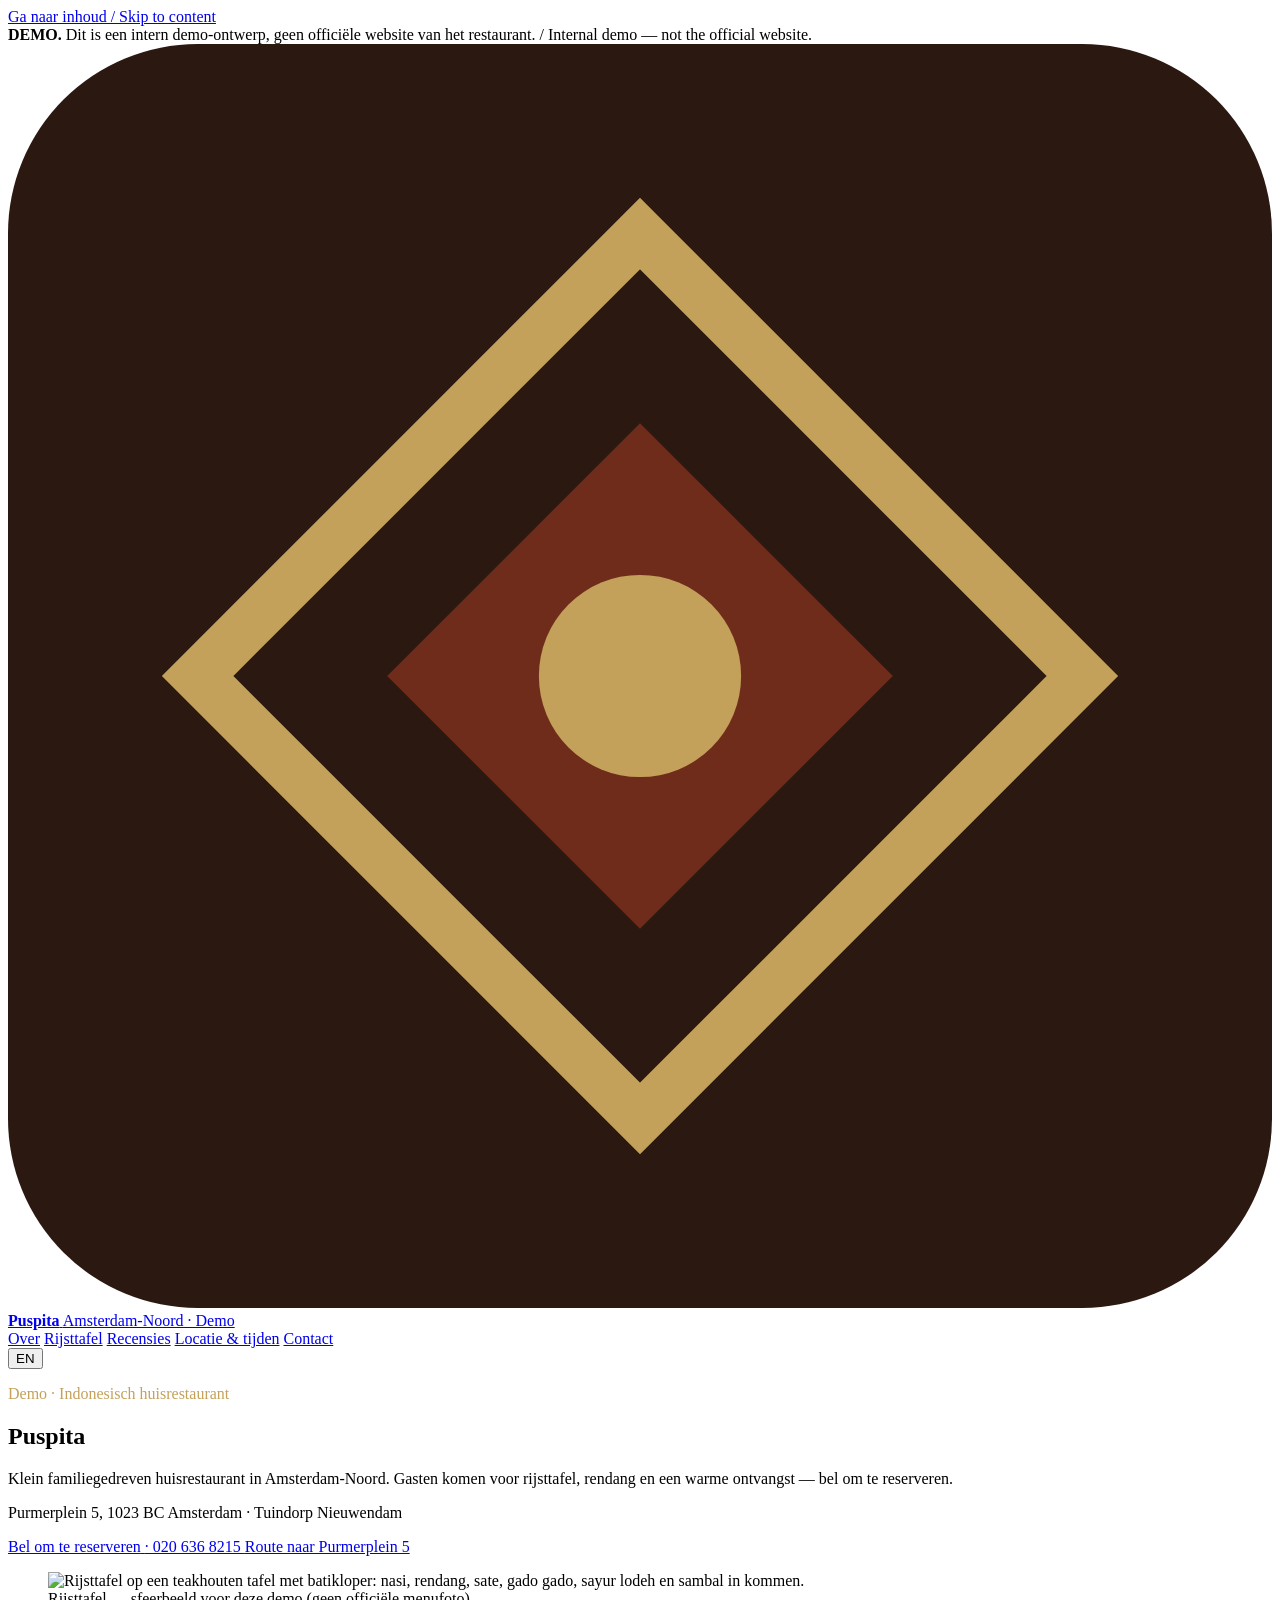
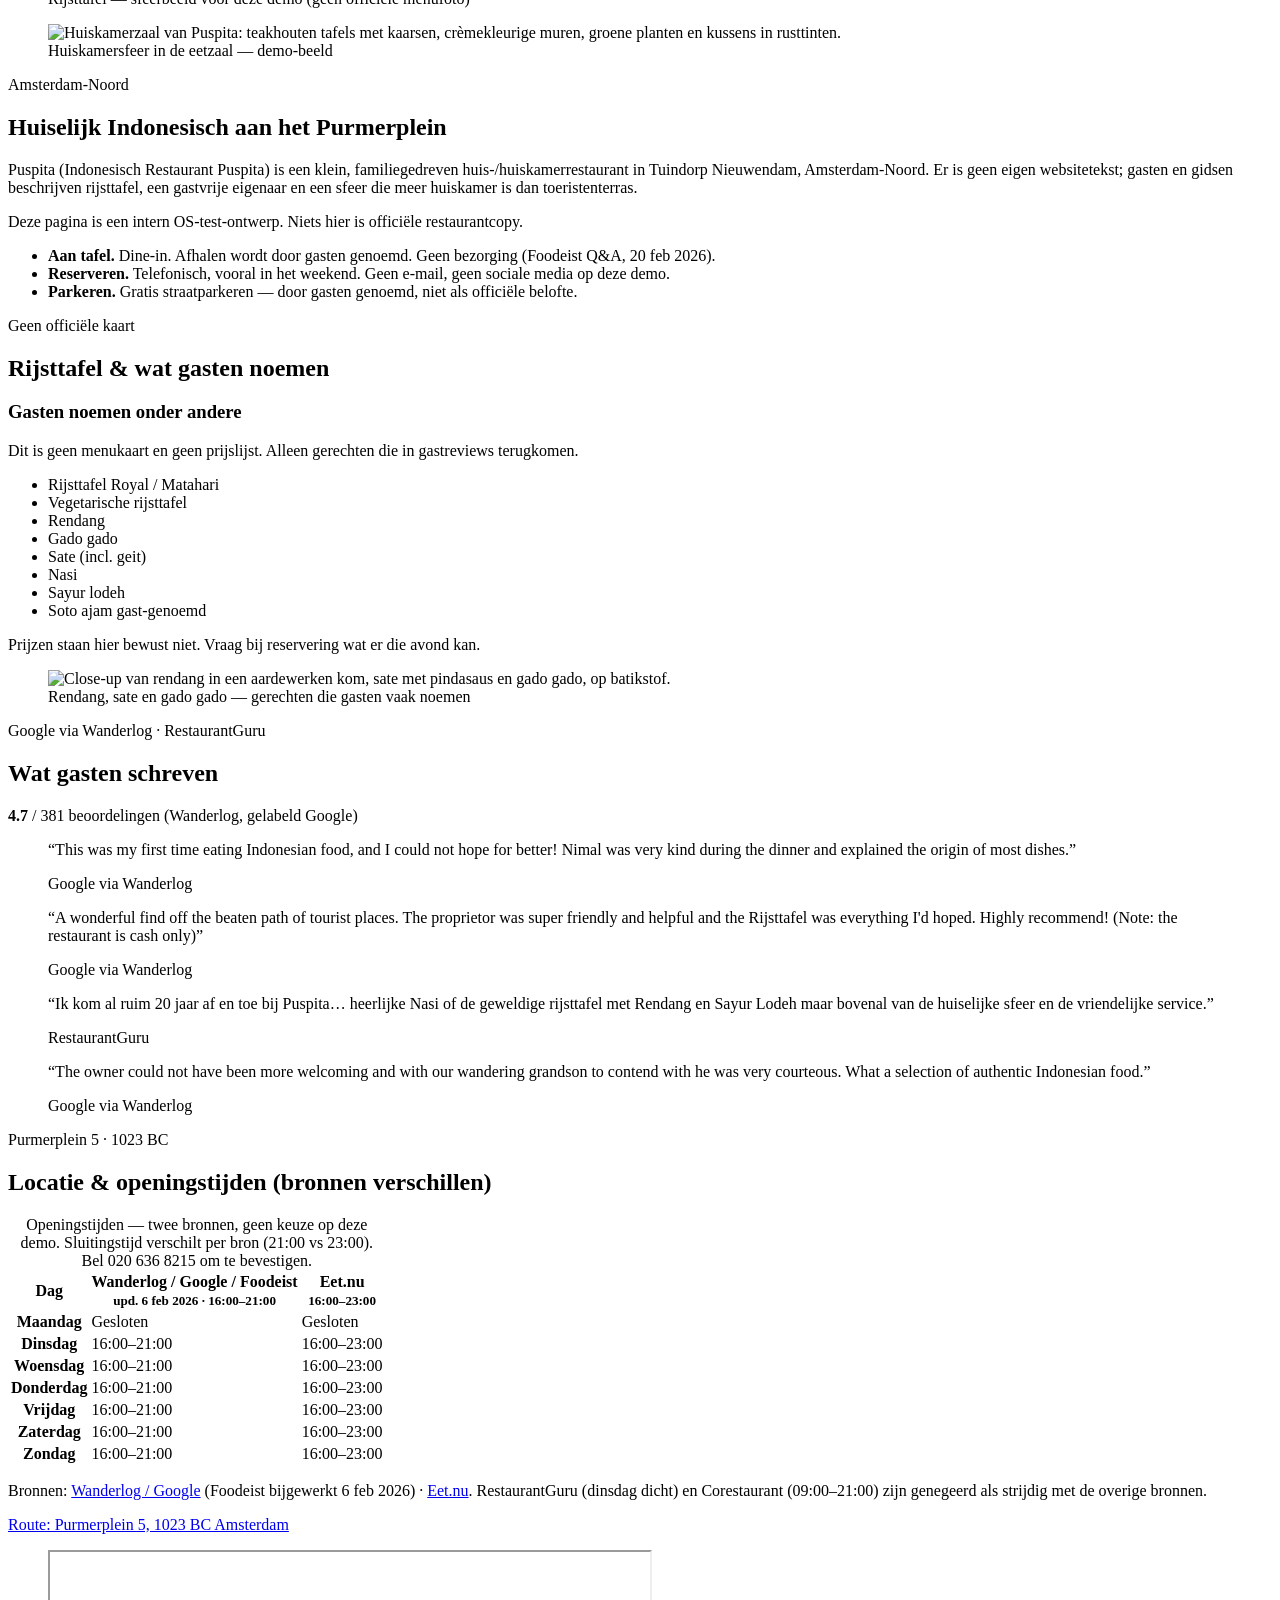
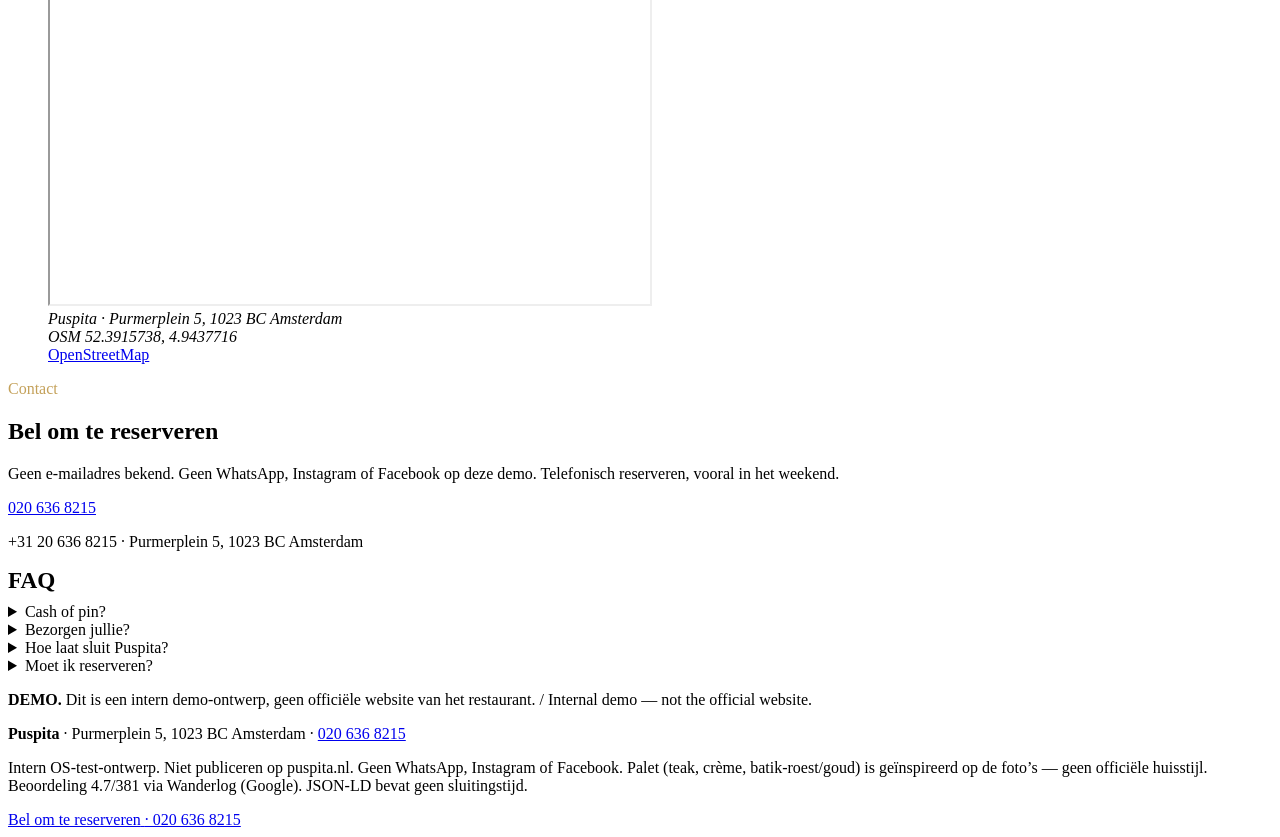
==== puspita/index.html @ aca70477 "Add Puspita demo index.html" ====
<!DOCTYPE html>
<html lang="nl">
<head>
  <meta charset="utf-8">
  <meta name="viewport" content="width=device-width, initial-scale=1">
  <meta name="robots" content="noindex, nofollow">
  <title>Puspita Amsterdam-Noord — intern demo-ontwerp | Demo</title>
  <meta name="description" content="Demo (niet officieel): Indonesisch Restaurant Puspita, Purmerplein 5, 1023 BC Amsterdam-Noord. Bel 020 636 8215 om te reserveren.">
  <link rel="preload" as="image" href="assets/hero.jpg">
  <link rel="stylesheet" href="styles.css">
  <script type="application/ld+json">
  {
    "@context": "https://schema.org",
    "@type": "Restaurant",
    "name": "Puspita",
    "address": {
      "@type": "PostalAddress",
      "streetAddress": "Purmerplein 5",
      "addressLocality": "Amsterdam",
      "postalCode": "1023 BC",
      "addressCountry": "NL"
    },
    "telephone": "+31206368215",
    "geo": {
      "@type": "GeoCoordinates",
      "latitude": 52.3915738,
      "longitude": 4.9437716
    },
    "servesCuisine": "Indonesian"
  }
  </script>
</head>
<body>
  <a class="skip-link" href="#main">Ga naar inhoud / Skip to content</a>

  <div class="site-top">
  <div class="demo-banner" role="note">
    <strong>DEMO.</strong>
    Dit is een intern demo-ontwerp, geen officiële website van het restaurant.
    /
    Internal demo — not the official website.
  </div>
  <div class="batik-bar" aria-hidden="true"></div>

  <header class="site-header">
    <div class="header-inner">
      <a class="wordmark" href="#main">
        <svg class="mark" viewBox="0 0 40 40" aria-hidden="true" focusable="false">
          <rect width="40" height="40" rx="6" fill="#2b1810"/>
          <path d="M20 6 L34 20 L20 34 L6 20 Z" fill="none" stroke="#c4a15a" stroke-width="1.6"/>
          <path d="M20 12 L28 20 L20 28 L12 20 Z" fill="#6f2c1a"/>
          <circle cx="20" cy="20" r="3.2" fill="#c4a15a"/>
        </svg>
        <span class="wordmark-text">
          <b>Puspita</b>
          <span>Amsterdam-Noord · Demo</span>
        </span>
      </a>
      <nav aria-label="Hoofdnavigatie">
        <a href="#over"><span data-lang="nl">Over</span><span data-lang="en" hidden>About</span></a>
        <a href="#rijsttafel">Rijsttafel</a>
        <a href="#recensies"><span data-lang="nl">Recensies</span><span data-lang="en" hidden>Reviews</span></a>
        <a href="#locatie"><span data-lang="nl">Locatie &amp; tijden</span><span data-lang="en" hidden>Location &amp; hours</span></a>
        <a href="#contact">Contact</a>
      </nav>
      <button type="button" class="lang-toggle" id="lang-toggle" aria-pressed="false" aria-label="Switch to English">EN</button>
    </div>
  </header>
  </div>

  <main id="main">
    <section class="hero" aria-labelledby="hero-title">
      <div class="hero-copy">
        <p class="kicker" style="color:#c4a15a">Demo · Indonesisch huisrestaurant</p>
        <h1 id="hero-title">Puspita</h1>
        <p class="lede" data-lang="nl">Klein familiegedreven huisrestaurant in Amsterdam-Noord. Gasten komen voor rijsttafel, rendang en een warme ontvangst — bel om te reserveren.</p>
        <p class="lede" data-lang="en" hidden>A small family-run living-room restaurant in Amsterdam-Noord. Guests come for rijsttafel, rendang and a warm welcome — call to reserve.</p>
        <p class="meta-line">Purmerplein 5, 1023 BC Amsterdam · Tuindorp Nieuwendam</p>
        <div class="cta-row">
          <a class="btn btn-primary" href="tel:+31206368215">
            <span data-lang="nl">Bel om te reserveren</span>
            <span data-lang="en" hidden>Call to reserve</span>
            · 020 636 8215
          </a>
          <a class="btn btn-ghost" href="https://www.google.com/maps/dir/?api=1&amp;destination=Purmerplein+5%2C+1023+BC+Amsterdam" rel="noopener noreferrer">
            <span data-lang="nl">Route naar Purmerplein 5</span>
            <span data-lang="en" hidden>Directions to Purmerplein 5</span>
          </a>
        </div>
      </div>
      <figure class="hero-figure">
        <img src="assets/hero.jpg" alt="Rijsttafel op een teakhouten tafel met batikloper: nasi, rendang, sate, gado gado, sayur lodeh en sambal in kommen." width="1536" height="1024" fetchpriority="high">
        <figcaption><span data-lang="nl">Rijsttafel — sfeerbeeld voor deze demo (geen officiële menufoto)</span><span data-lang="en" hidden>Rijsttafel — atmosphere photo for this demo (not an official menu shot)</span></figcaption>
      </figure>
    </section>

    <section class="section" id="over">
      <div class="wrap about-grid">
        <figure class="frame">
          <img src="assets/room.jpg" alt="Huiskamerzaal van Puspita: teakhouten tafels met kaarsen, crèmekleurige muren, groene planten en kussens in rusttinten." width="1536" height="1024" loading="lazy">
          <figcaption><span data-lang="nl">Huiskamersfeer in de eetzaal — demo-beeld</span><span data-lang="en" hidden>Living-room dining room — demo photo</span></figcaption>
        </figure>
        <div>
          <header class="section-head">
            <p class="kicker">Amsterdam-Noord</p>
            <h2><span data-lang="nl">Huiselijk Indonesisch aan het Purmerplein</span><span data-lang="en" hidden>A homely Indonesian table in Amsterdam-Noord</span></h2>
            <div class="runner" aria-hidden="true"></div>
          </header>
          <div class="prose">
            <p data-lang="nl">Puspita (Indonesisch Restaurant Puspita) is een klein, familiegedreven huis-/huiskamerrestaurant in Tuindorp Nieuwendam, Amsterdam-Noord. Er is geen eigen websitetekst; gasten en gidsen beschrijven rijsttafel, een gastvrije eigenaar en een sfeer die meer huiskamer is dan toeristenterras.</p>
            <p data-lang="en" hidden>Puspita (Indonesisch Restaurant Puspita) is a small, family-run huis-/huiskamer restaurant in Tuindorp Nieuwendam, Amsterdam-Noord. There is no first-party website copy; guests and guides describe rijsttafel, a welcoming owner, and a living-room mood rather than a tourist terrace.</p>
            <p data-lang="nl">Deze pagina is een intern OS-test-ontwerp. Niets hier is officiële restaurantcopy.</p>
            <p data-lang="en" hidden>This page is an internal OS-test design. Nothing here is official restaurant copy.</p>
          </div>
          <ul class="facts">
            <li data-lang="nl"><strong>Aan tafel.</strong> Dine-in. Afhalen wordt door gasten genoemd. Geen bezorging (Foodeist Q&amp;A, 20 feb 2026).</li>
            <li data-lang="en" hidden><strong>On site.</strong> Dine-in. Takeaway is guest-reported. No delivery (Foodeist Q&amp;A, 20 Feb 2026).</li>
            <li data-lang="nl"><strong>Reserveren.</strong> Telefonisch, vooral in het weekend. Geen e-mail, geen sociale media op deze demo.</li>
            <li data-lang="en" hidden><strong>Reservations.</strong> By phone, especially at weekends. No email, no social media on this demo.</li>
            <li data-lang="nl"><strong>Parkeren.</strong> Gratis straatparkeren — door gasten genoemd, niet als officiële belofte.</li>
            <li data-lang="en" hidden><strong>Parking.</strong> Free street parking — guest-mentioned, not an official promise.</li>
          </ul>
        </div>
      </div>
    </section>

    <section class="section rijst" id="rijsttafel">
      <div class="wrap rijst-grid">
        <div>
          <header class="section-head">
            <p class="kicker">Geen officiële kaart</p>
            <h2><span data-lang="nl">Rijsttafel &amp; wat gasten noemen</span><span data-lang="en" hidden>Rijsttafel &amp; dishes guests mention</span></h2>
            <div class="runner" aria-hidden="true"></div>
          </header>
          <div class="guest-board">
            <h3>Gasten noemen onder andere</h3>
            <p class="note" data-lang="nl">Dit is geen menukaart en geen prijslijst. Alleen gerechten die in gastreviews terugkomen.</p>
            <p class="note" data-lang="en" hidden>This is not a menu and not a price list. Only dishes that appear in guest reviews.</p>
            <ul class="dishes">
              <li>Rijsttafel Royal / Matahari</li>
              <li>Vegetarische rijsttafel</li>
              <li>Rendang</li>
              <li>Gado gado</li>
              <li>Sate (incl. geit)</li>
              <li>Nasi</li>
              <li>Sayur lodeh</li>
              <li>Soto ajam <span class="guest-tag">gast-genoemd</span></li>
            </ul>
            <p class="no-price" data-lang="nl">Prijzen staan hier bewust niet. Vraag bij reservering wat er die avond kan.</p>
            <p class="no-price" data-lang="en" hidden>Prices are intentionally omitted. Ask when you call what is possible that evening.</p>
          </div>
        </div>
        <figure class="frame">
          <img src="assets/food.jpg" alt="Close-up van rendang in een aardewerken kom, sate met pindasaus en gado gado, op batikstof." width="1536" height="1024" loading="lazy">
          <figcaption><span data-lang="nl">Rendang, sate en gado gado — gerechten die gasten vaak noemen</span><span data-lang="en" hidden>Rendang, sate and gado gado — dishes guests often mention</span></figcaption>
        </figure>
      </div>
    </section>

    <section class="section" id="recensies">
      <div class="wrap">
        <header class="section-head">
          <p class="kicker">Google via Wanderlog · RestaurantGuru</p>
          <h2><span data-lang="nl">Wat gasten schreven</span><span data-lang="en" hidden>What guests wrote</span></h2>
          <div class="runner" aria-hidden="true"></div>
        </header>
        <p class="rating-pill">
          <b>4.7</b>
          <span data-lang="nl">/ 381 beoordelingen (Wanderlog, gelabeld Google)</span>
          <span data-lang="en" hidden>/ 381 reviews (Wanderlog, labelled Google)</span>
        </p>
        <div class="reviews">
          <blockquote class="review">
            <p>“This was my first time eating Indonesian food, and I could not hope for better! Nimal was very kind during the dinner and explained the origin of most dishes.”</p>
            <footer>Google via Wanderlog</footer>
          </blockquote>
          <blockquote class="review">
            <p>“A wonderful find off the beaten path of tourist places. The proprietor was super friendly and helpful and the Rijsttafel was everything I'd hoped. Highly recommend! (Note: the restaurant is cash only)”</p>
            <footer>Google via Wanderlog</footer>
          </blockquote>
          <blockquote class="review">
            <p>“Ik kom al ruim 20 jaar af en toe bij Puspita… heerlijke Nasi of de geweldige rijsttafel met Rendang en Sayur Lodeh maar bovenal van de huiselijke sfeer en de vriendelijke service.”</p>
            <footer>RestaurantGuru</footer>
          </blockquote>
          <blockquote class="review">
            <p>“The owner could not have been more welcoming and with our wandering grandson to contend with he was very courteous. What a selection of authentic Indonesian food.”</p>
            <footer>Google via Wanderlog</footer>
          </blockquote>
        </div>
      </div>
    </section>

    <section class="section loc" id="locatie">
      <div class="wrap">
        <header class="section-head">
          <p class="kicker">Purmerplein 5 · 1023 BC</p>
          <h2><span data-lang="nl">Locatie &amp; openingstijden (bronnen verschillen)</span><span data-lang="en" hidden>Location &amp; hours (sources disagree)</span></h2>
          <div class="runner" aria-hidden="true"></div>
        </header>
        <div class="loc-grid">
          <div>
            <div class="hours-wrap">
              <table class="hours">
                <caption>
                  <span data-lang="nl">Openingstijden — twee bronnen, geen keuze op deze demo.</span>
                  <span data-lang="en" hidden>Opening hours — two sources, this demo does not pick one.</span>
                  <span class="warn">Sluitingstijd verschilt per bron (21:00 vs 23:00). Bel 020 636 8215 om te bevestigen.</span>
                </caption>
                <thead>
                  <tr>
                    <th scope="col"><span data-lang="nl">Dag</span><span data-lang="en" hidden>Day</span></th>
                    <th scope="col">Wanderlog / Google / Foodeist<br><span style="font-weight:600;font-size:0.82rem">upd. 6 feb 2026 · 16:00–21:00</span></th>
                    <th scope="col">Eet.nu<br><span style="font-weight:600;font-size:0.82rem">16:00–23:00</span></th>
                  </tr>
                </thead>
                <tbody>
                  <tr>
                    <th scope="row"><span data-lang="nl">Maandag</span><span data-lang="en" hidden>Monday</span></th>
                    <td class="closed"><span data-lang="nl">Gesloten</span><span data-lang="en" hidden>Closed</span></td>
                    <td class="closed"><span data-lang="nl">Gesloten</span><span data-lang="en" hidden>Closed</span></td>
                  </tr>
                  <tr>
                    <th scope="row"><span data-lang="nl">Dinsdag</span><span data-lang="en" hidden>Tuesday</span></th>
                    <td class="t21">16:00–21:00</td>
                    <td class="t23">16:00–23:00</td>
                  </tr>
                  <tr>
                    <th scope="row"><span data-lang="nl">Woensdag</span><span data-lang="en" hidden>Wednesday</span></th>
                    <td class="t21">16:00–21:00</td>
                    <td class="t23">16:00–23:00</td>
                  </tr>
                  <tr>
                    <th scope="row"><span data-lang="nl">Donderdag</span><span data-lang="en" hidden>Thursday</span></th>
                    <td class="t21">16:00–21:00</td>
                    <td class="t23">16:00–23:00</td>
                  </tr>
                  <tr>
                    <th scope="row"><span data-lang="nl">Vrijdag</span><span data-lang="en" hidden>Friday</span></th>
                    <td class="t21">16:00–21:00</td>
                    <td class="t23">16:00–23:00</td>
                  </tr>
                  <tr>
                    <th scope="row"><span data-lang="nl">Zaterdag</span><span data-lang="en" hidden>Saturday</span></th>
                    <td class="t21">16:00–21:00</td>
                    <td class="t23">16:00–23:00</td>
                  </tr>
                  <tr>
                    <th scope="row"><span data-lang="nl">Zondag</span><span data-lang="en" hidden>Sunday</span></th>
                    <td class="t21">16:00–21:00</td>
                    <td class="t23">16:00–23:00</td>
                  </tr>
                </tbody>
              </table>
            </div>
            <p class="sources">
              Bronnen:
              <a href="https://wanderlog.com/place/details/3993427/puspita" rel="noopener noreferrer">Wanderlog / Google</a>
              (Foodeist bijgewerkt 6 feb 2026) ·
              <a href="https://en.eet.nu/amsterdam/puspita" rel="noopener noreferrer">Eet.nu</a>.
              <span data-lang="nl">RestaurantGuru (dinsdag dicht) en Corestaurant (09:00–21:00) zijn genegeerd als strijdig met de overige bronnen.</span>
              <span data-lang="en" hidden>RestaurantGuru (Tue closed) and Corestaurant (09:00–21:00) are ignored as they conflict with the other sources.</span>
            </p>
            <p class="cta-row">
              <a class="btn btn-outline" href="https://www.google.com/maps/dir/?api=1&amp;destination=Purmerplein+5%2C+1023+BC+Amsterdam" rel="noopener noreferrer">
                <span data-lang="nl">Route: Purmerplein 5, 1023 BC Amsterdam</span>
                <span data-lang="en" hidden>Directions: Purmerplein 5, 1023 BC Amsterdam</span>
              </a>
            </p>
          </div>
          <figure class="map-frame">
            <iframe
              title="OpenStreetMap: Puspita, Purmerplein 5, Amsterdam-Noord"
              loading="lazy"
              width="600"
              height="352"
              src="https://www.openstreetmap.org/export/embed.html?bbox=4.9412716%2C52.3900738%2C4.9462716%2C52.3930738&amp;layer=mapnik&amp;marker=52.3915738%2C4.9437716"></iframe>
            <figcaption>
              <address class="addr">Puspita · Purmerplein 5, 1023 BC Amsterdam<br>OSM 52.3915738, 4.9437716</address>
              <a href="https://www.openstreetmap.org/?mlat=52.3915738&amp;mlon=4.9437716#map=18/52.3915738/4.9437716" rel="noopener noreferrer">OpenStreetMap</a>
            </figcaption>
          </figure>
        </div>
      </div>
    </section>

    <section class="section" id="contact">
      <div class="wrap contact-grid">
        <div class="phone-card">
          <p class="kicker" style="color:#c4a15a">Contact</p>
          <h2><span data-lang="nl">Bel om te reserveren</span><span data-lang="en" hidden>Call to reserve</span></h2>
          <p data-lang="nl">Geen e-mailadres bekend. Geen WhatsApp, Instagram of Facebook op deze demo. Telefonisch reserveren, vooral in het weekend.</p>
          <p data-lang="en" hidden>No email address on record. No WhatsApp, Instagram or Facebook on this demo. Phone reservations, especially at weekends.</p>
          <p>
            <a class="tel" href="tel:+31206368215">020 636 8215</a>
          </p>
          <p class="tiny">+31 20 636 8215 · Purmerplein 5, 1023 BC Amsterdam</p>
        </div>
        <div>
          <h2 style="font-family:var(--serif);font-size:1.45rem;margin:0 0 0.6rem;color:var(--teak)">FAQ</h2>
          <div class="faq">
            <details>
              <summary><span data-lang="nl">Cash of pin?</span><span data-lang="en" hidden>Cash or card?</span></summary>
              <p data-lang="nl">Gasten meldden in 2025 cash-only (Google via Wanderlog). Foodeist noemt (onbevestigd) pin boven €50. Dat is een ongeverifieerd conflict — bevestig telefonisch.</p>
              <p data-lang="en" hidden>Guests reported cash-only in 2025 (Google via Wanderlog). Foodeist mentions (unverified) card above €50. Unverified conflict — confirm by phone.</p>
            </details>
            <details>
              <summary><span data-lang="nl">Bezorgen jullie?</span><span data-lang="en" hidden>Do you deliver?</span></summary>
              <p data-lang="nl">Nee. Geen bezorging (Foodeist Q&amp;A, 20 feb 2026). Afhalen wordt door gasten genoemd. Dine-in is de kern.</p>
              <p data-lang="en" hidden>No. No delivery (Foodeist Q&amp;A, 20 Feb 2026). Takeaway is guest-reported. Dine-in is the core.</p>
            </details>
            <details>
              <summary><span data-lang="nl">Hoe laat sluit Puspita?</span><span data-lang="en" hidden>What time does Puspita close?</span></summary>
              <p data-lang="nl">Sluitingstijd verschilt per bron (21:00 vs 23:00). Deze demo kiest geen van beide. Bel 020 636 8215 om te bevestigen. Maandag volgens beide bronnen gesloten.</p>
              <p data-lang="en" hidden>Closing time differs by source (21:00 vs 23:00). This demo does not pick either. Call 020 636 8215 to confirm. Monday is closed on both sources.</p>
            </details>
            <details>
              <summary><span data-lang="nl">Moet ik reserveren?</span><span data-lang="en" hidden>Should I reserve?</span></summary>
              <p data-lang="nl">Telefonisch reserveren wordt aangeraden, vooral in het weekend. Gebruik 020 636 8215.</p>
              <p data-lang="en" hidden>Phone reservations are recommended, especially at weekends. Use 020 636 8215.</p>
            </details>
          </div>

        </div>
      </div>
    </section>
  </main>

  <footer class="site-footer">
    <div class="footer-inner">
      <p class="demo-footer-note">
        <strong>DEMO.</strong>
        Dit is een intern demo-ontwerp, geen officiële website van het restaurant.
        /
        Internal demo — not the official website.
      </p>
      <p><strong>Puspita</strong> · Purmerplein 5, 1023 BC Amsterdam · <a href="tel:+31206368215">020 636 8215</a></p>
      <p class="tiny" data-lang="nl">Intern OS-test-ontwerp. Niet publiceren op puspita.nl. Geen WhatsApp, Instagram of Facebook. Palet (teak, crème, batik-roest/goud) is geïnspireerd op de foto’s — geen officiële huisstijl. Beoordeling 4.7/381 via Wanderlog (Google). JSON-LD bevat geen sluitingstijd.</p>
      <p class="tiny" data-lang="en" hidden>Internal OS-test design. Do not publish on puspita.nl. No WhatsApp, Instagram or Facebook. Palette (teak, cream, batik rust/gold) is inspired by the photos — not official brand colours. Rating 4.7/381 via Wanderlog (Google). JSON-LD does not set a closing time.</p>
    </div>
  </footer>

  <div class="sticky-cta" role="region" aria-label="Bel om te reserveren">
    <a class="btn btn-primary" href="tel:+31206368215">
      <span data-lang="nl">Bel om te reserveren</span>
      <span data-lang="en" hidden>Call to reserve</span>
      · 020 636 8215
    </a>
  </div>

  <script src="app.js" defer></script>
</body>
</html>
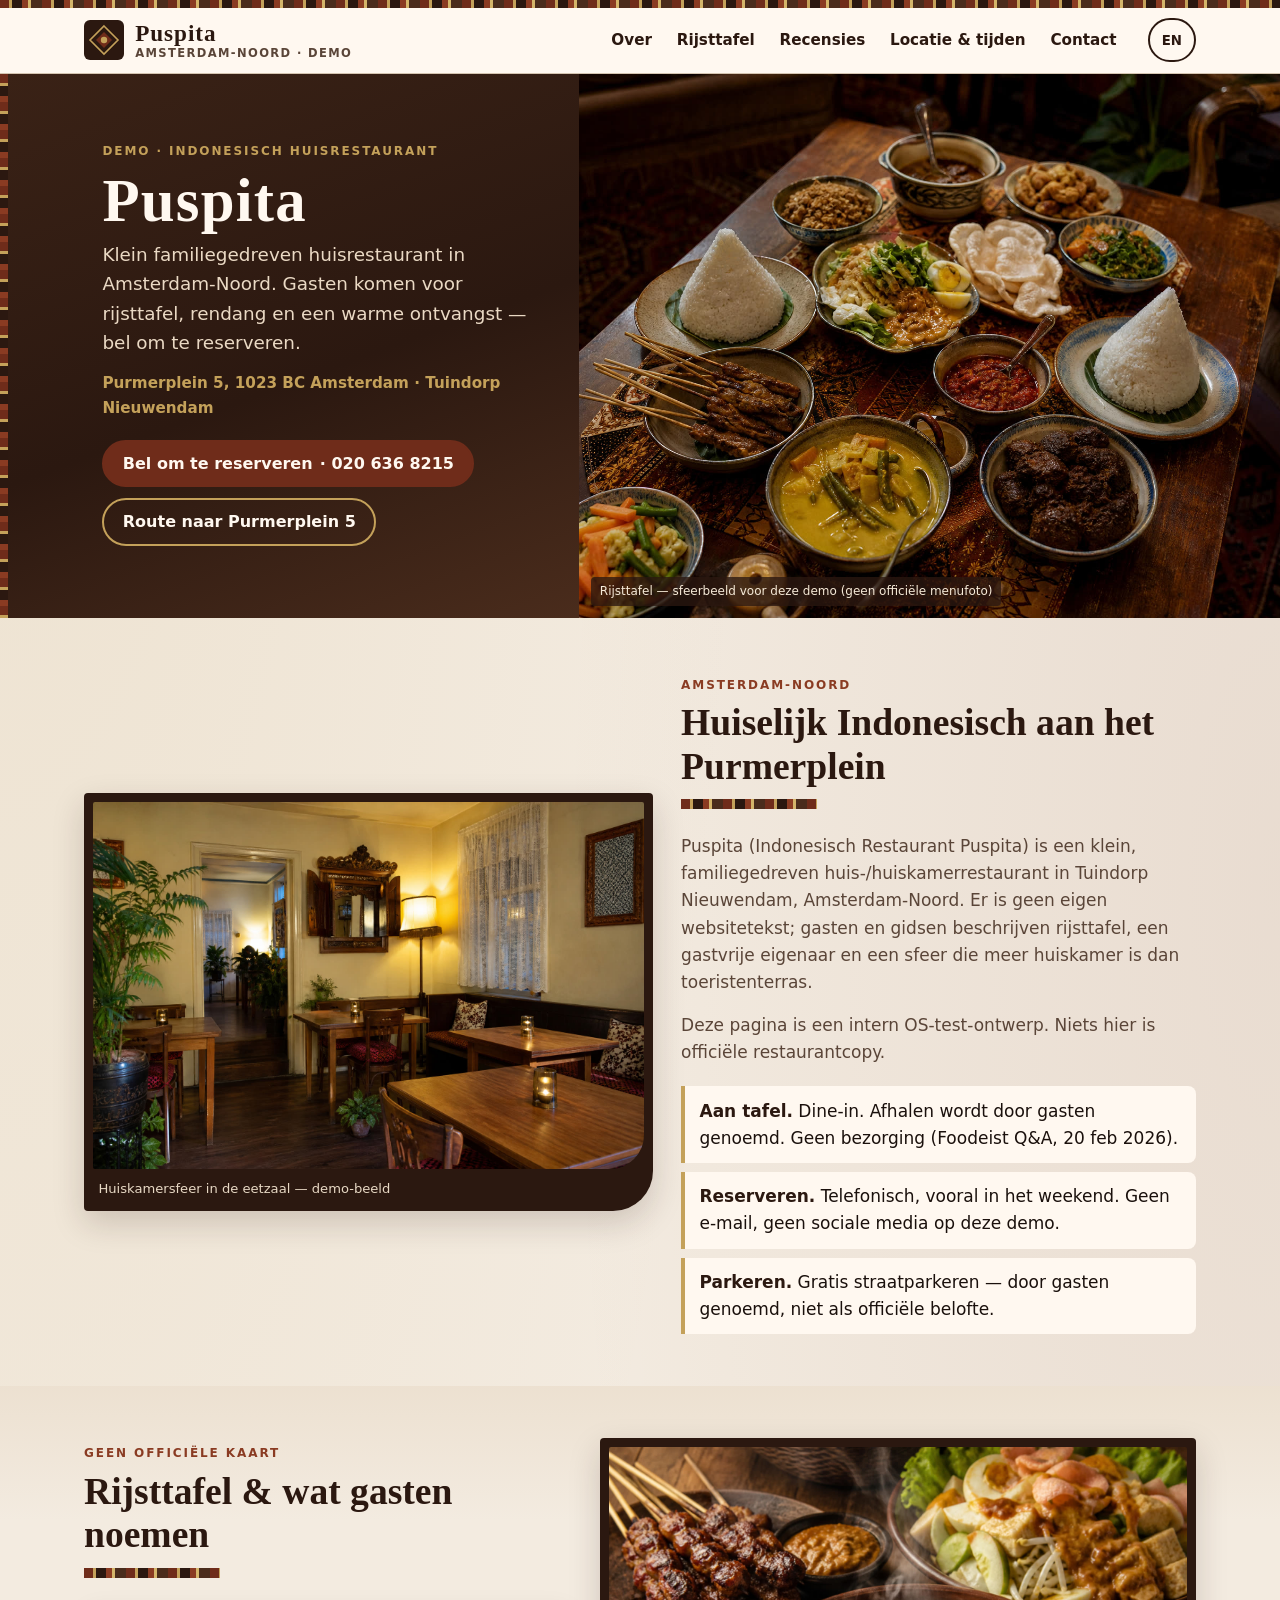
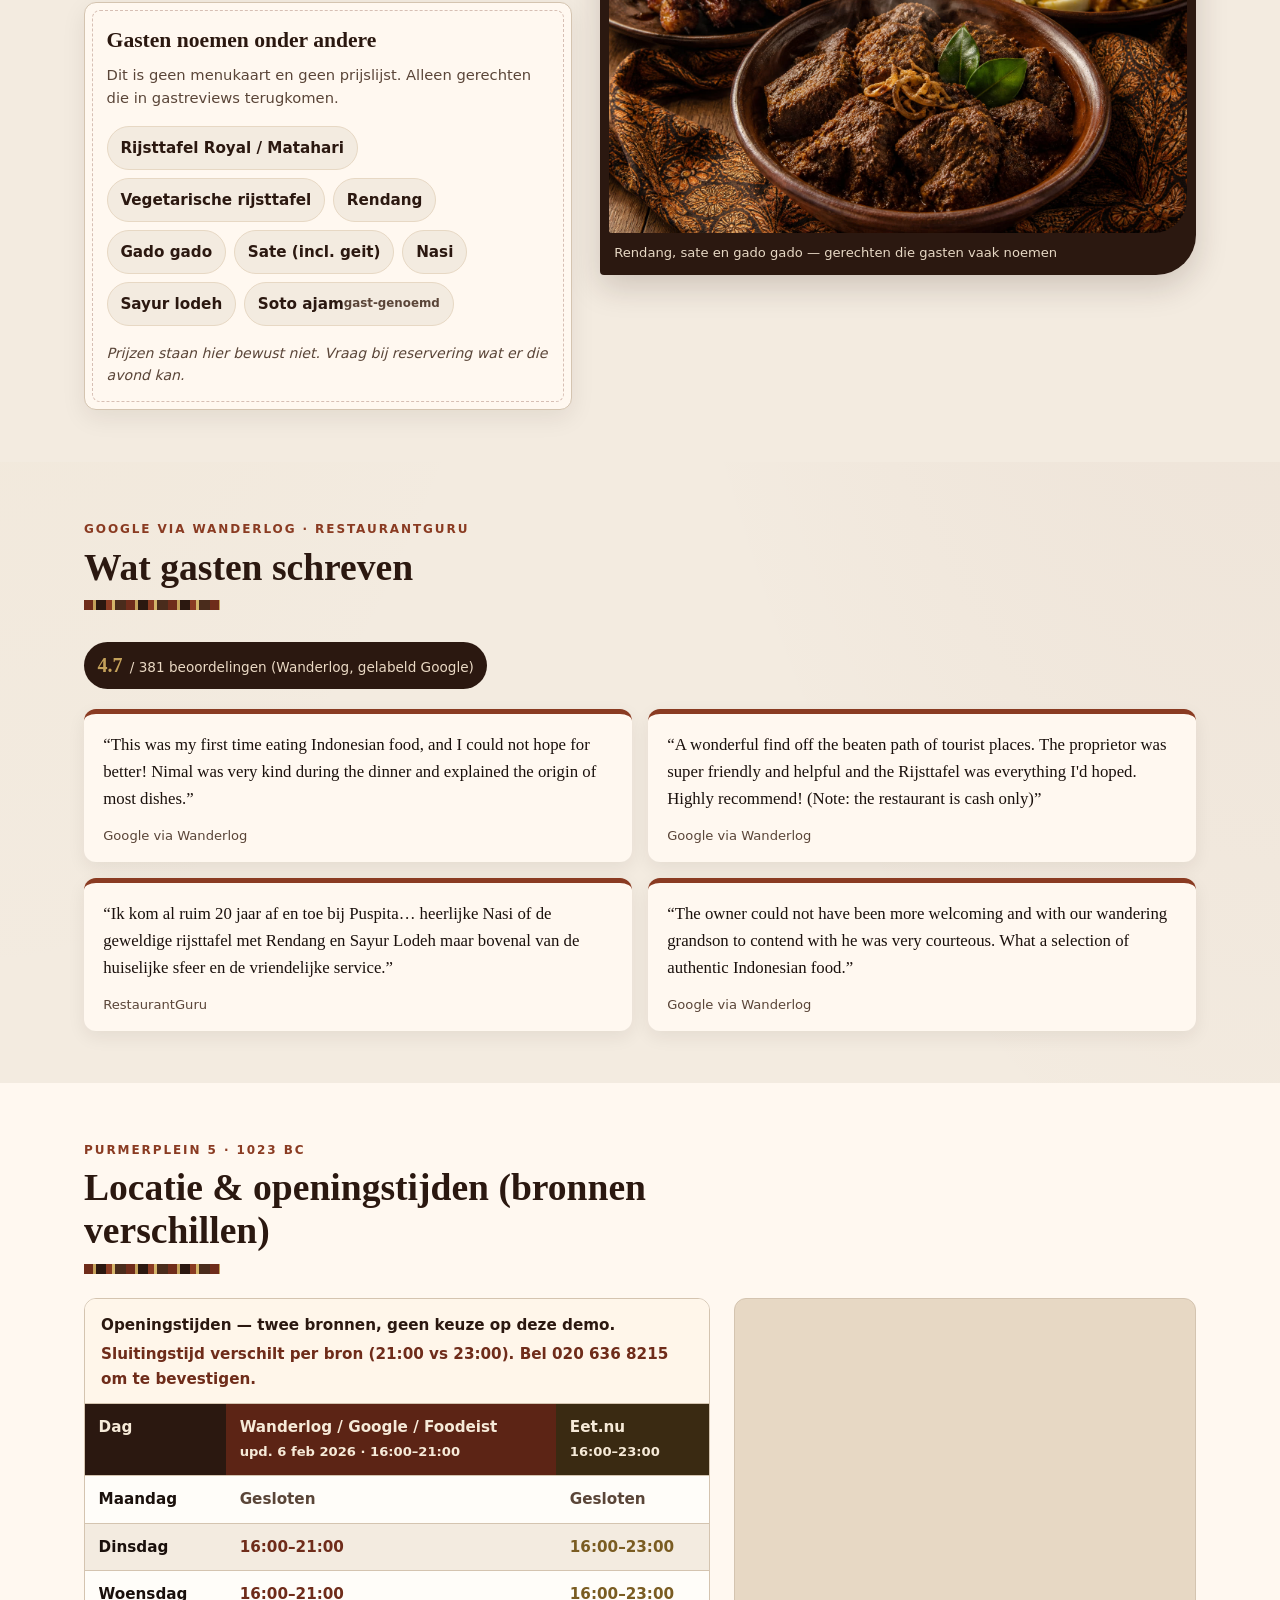
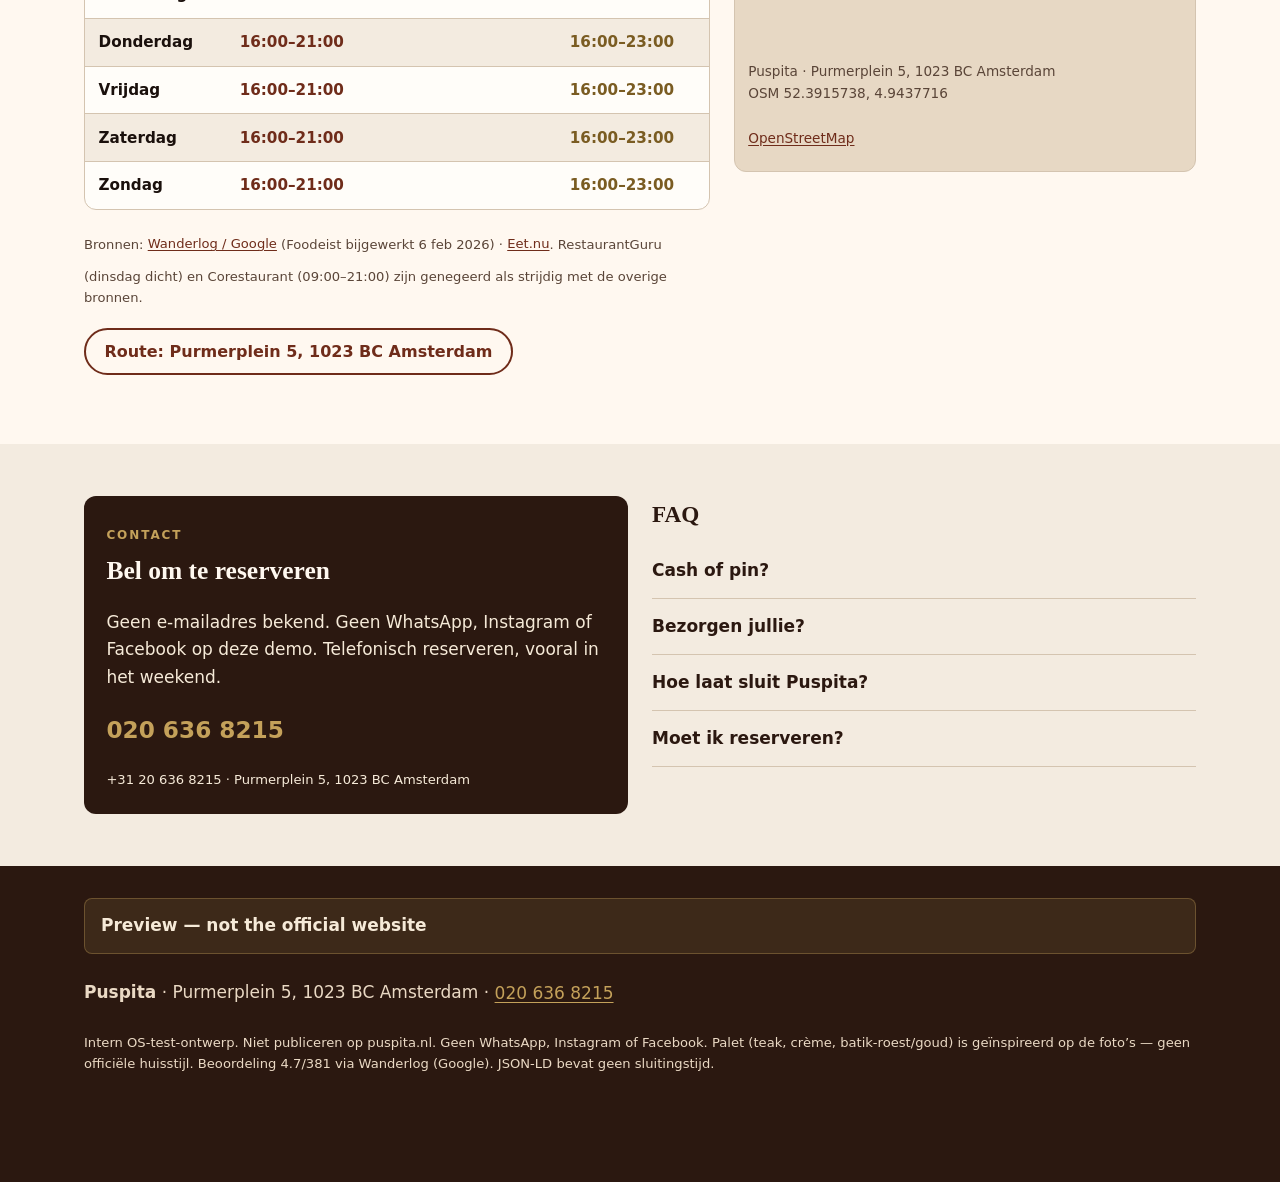
==== commit ade94faa: "Fix preview images and remove top demo banners" ====
--- a/puspita/index.html
+++ b/puspita/index.html
@@ -34,12 +34,6 @@
   <a class="skip-link" href="#main">Ga naar inhoud / Skip to content</a>
 
   <div class="site-top">
-  <div class="demo-banner" role="note">
-    <strong>DEMO.</strong>
-    Dit is een intern demo-ontwerp, geen officiële website van het restaurant.
-    /
-    Internal demo — not the official website.
-  </div>
   <div class="batik-bar" aria-hidden="true"></div>
 
   <header class="site-header">
@@ -327,12 +321,7 @@
 
   <footer class="site-footer">
     <div class="footer-inner">
-      <p class="demo-footer-note">
-        <strong>DEMO.</strong>
-        Dit is een intern demo-ontwerp, geen officiële website van het restaurant.
-        /
-        Internal demo — not the official website.
-      </p>
+      <p class="demo-footer-note">Preview — not the official website</p>
       <p><strong>Puspita</strong> · Purmerplein 5, 1023 BC Amsterdam · <a href="tel:+31206368215">020 636 8215</a></p>
       <p class="tiny" data-lang="nl">Intern OS-test-ontwerp. Niet publiceren op puspita.nl. Geen WhatsApp, Instagram of Facebook. Palet (teak, crème, batik-roest/goud) is geïnspireerd op de foto’s — geen officiële huisstijl. Beoordeling 4.7/381 via Wanderlog (Google). JSON-LD bevat geen sluitingstijd.</p>
       <p class="tiny" data-lang="en" hidden>Internal OS-test design. Do not publish on puspita.nl. No WhatsApp, Instagram or Facebook. Palette (teak, cream, batik rust/gold) is inspired by the photos — not official brand colours. Rating 4.7/381 via Wanderlog (Google). JSON-LD does not set a closing time.</p>
--- a/puspita/styles.css
+++ b/puspita/styles.css
@@ -0,0 +1,1079 @@
+/* Puspita intern demo — custom palette from photo teak / cream / batik rust-gold.
+   Not official brand colours. */
+
+:root {
+  --cream: #f3ebe0;
+  --cream-2: #e7d8c4;
+  --paper: #fff8f0;
+  --teak: #2b1810;
+  --teak-2: #4a2c1c;
+  --teak-3: #3a2216;
+  --rust: #6f2c1a;
+  --rust-mid: #8a3b22;
+  --gold: #c4a15a;
+  --gold-deep: #7a5c22;
+  --ink: #1a100c;
+  --muted: #5a4538;
+  --line: #d4c4b0;
+  --focus: #7a5c22;
+  --ok: #3d5c3a;
+  --banner: #3a2216;
+  --shadow: 0 12px 32px rgba(43, 24, 16, 0.18);
+  --radius: 12px;
+  --serif: "Palatino Linotype", Palatino, "Book Antiqua", "Iowan Old Style", Georgia, serif;
+  --sans: "Segoe UI", system-ui, -apple-system, "Helvetica Neue", Arial, sans-serif;
+  --max: 72rem;
+  --sticky-h: 4.25rem;
+}
+
+*,
+*::before,
+*::after {
+  box-sizing: border-box;
+}
+
+html {
+  scroll-behavior: smooth;
+  scroll-padding-top: 7.5rem;
+}
+
+html:focus-within {
+  scroll-behavior: smooth;
+}
+
+body {
+  margin: 0;
+  font-family: var(--sans);
+  font-size: 1.0625rem;
+  line-height: 1.6;
+  color: var(--ink);
+  background:
+    radial-gradient(ellipse at 0% 0%, rgba(196, 161, 90, 0.12), transparent 42%),
+    radial-gradient(ellipse at 100% 20%, rgba(111, 44, 26, 0.08), transparent 40%),
+    var(--cream);
+}
+
+img {
+  max-width: 100%;
+  height: auto;
+  display: block;
+}
+
+a {
+  color: var(--rust);
+  text-underline-offset: 0.18em;
+}
+
+a:hover {
+  color: var(--teak);
+}
+
+:focus {
+  outline: none;
+}
+
+:focus-visible {
+  outline: 3px solid var(--teak);
+  outline-offset: 3px;
+  box-shadow: 0 0 0 6px rgba(196, 161, 90, 0.85);
+}
+
+.skip-link {
+  position: absolute;
+  left: 0.75rem;
+  top: 0.75rem;
+  z-index: 1000;
+  padding: 0.65rem 1rem;
+  background: var(--paper);
+  color: var(--ink);
+  font-weight: 700;
+  text-decoration: none;
+  border-radius: 6px;
+  transform: translateY(-150%);
+  min-height: 44px;
+}
+
+.skip-link:focus,
+.skip-link:focus-visible {
+  transform: none;
+}
+
+/* Batik runner */
+
+.batik-bar,
+.runner {
+  height: 10px;
+  background:
+    repeating-linear-gradient(
+      90deg,
+      #6f2c1a 0 9px,
+      #c4a15a 9px 12px,
+      #2b1810 12px 22px,
+      #8a3b22 22px 28px,
+      #d4b56a 28px 31px,
+      #4a2c1c 31px 42px
+    );
+}
+
+.batik-bar {
+  height: 8px;
+}
+
+/* Demo banners — always bilingual */
+
+.demo-banner {
+  background: var(--banner);
+  color: #f6ead8;
+  text-align: center;
+  padding: 0.7rem 1rem;
+  font-size: 0.92rem;
+  line-height: 1.45;
+  font-weight: 600;
+  letter-spacing: 0.01em;
+}
+
+.demo-banner strong {
+  color: var(--gold);
+  font-weight: 700;
+}
+
+.demo-footer-note {
+  margin: 0 0 0.85rem;
+  padding: 0.85rem 1rem;
+  background: rgba(196, 161, 90, 0.12);
+  border: 1px solid rgba(196, 161, 90, 0.35);
+  border-radius: 8px;
+  color: #f6ead8;
+  font-weight: 600;
+}
+
+/* Header */
+
+.site-top {
+  position: sticky;
+  top: 0;
+  z-index: 40;
+}
+
+.site-header {
+  background: var(--paper);
+  border-bottom: 1px solid var(--line);
+}
+
+.header-inner {
+  max-width: var(--max);
+  margin: 0 auto;
+  padding: 0.65rem 1.25rem;
+  display: flex;
+  flex-wrap: wrap;
+  align-items: center;
+  gap: 0.75rem 1.25rem;
+}
+
+.wordmark {
+  display: flex;
+  align-items: center;
+  gap: 0.7rem;
+  text-decoration: none;
+  color: var(--teak);
+  min-height: 44px;
+}
+
+.mark {
+  width: 40px;
+  height: 40px;
+  flex: none;
+}
+
+.wordmark-text {
+  display: flex;
+  flex-direction: column;
+  line-height: 1.1;
+}
+
+.wordmark-text b {
+  font-family: var(--serif);
+  font-size: 1.45rem;
+  font-weight: 700;
+  letter-spacing: 0.04em;
+}
+
+.wordmark-text span {
+  font-size: 0.72rem;
+  letter-spacing: 0.12em;
+  text-transform: uppercase;
+  color: var(--muted);
+  font-weight: 600;
+}
+
+nav {
+  display: flex;
+  flex-wrap: wrap;
+  gap: 0.15rem;
+  margin-left: auto;
+}
+
+nav a {
+  min-height: 44px;
+  min-width: 44px;
+  padding: 0.4rem 0.7rem;
+  display: inline-flex;
+  align-items: center;
+  text-decoration: none;
+  color: var(--teak);
+  font-weight: 600;
+  font-size: 0.95rem;
+  border-radius: 8px;
+}
+
+nav a:hover {
+  background: var(--cream-2);
+  color: var(--rust);
+}
+
+.lang-toggle {
+  min-height: 44px;
+  min-width: 44px;
+  padding: 0.35rem 0.75rem;
+  border: 2px solid var(--teak);
+  background: transparent;
+  color: var(--teak);
+  font-weight: 700;
+  border-radius: 999px;
+  cursor: pointer;
+  font-family: inherit;
+}
+
+.lang-toggle:hover {
+  background: var(--teak);
+  color: var(--paper);
+}
+
+/* Layout */
+
+main {
+  display: block;
+}
+
+.wrap {
+  max-width: var(--max);
+  margin: 0 auto;
+  padding: 0 1.25rem;
+}
+
+.section {
+  padding: 3.25rem 0;
+}
+
+.section-head {
+  margin-bottom: 1.5rem;
+  max-width: 42rem;
+}
+
+.section-head h2 {
+  font-family: var(--serif);
+  font-size: clamp(1.7rem, 3vw, 2.35rem);
+  line-height: 1.15;
+  margin: 0 0 0.45rem;
+  color: var(--teak);
+}
+
+.kicker {
+  display: inline-block;
+  font-size: 0.75rem;
+  letter-spacing: 0.16em;
+  text-transform: uppercase;
+  font-weight: 700;
+  color: var(--rust-mid);
+  margin: 0 0 0.4rem;
+}
+
+.runner {
+  width: 8.5rem;
+  margin: 0.7rem 0 0;
+}
+
+/* Buttons */
+
+.btn {
+  display: inline-flex;
+  align-items: center;
+  justify-content: center;
+  gap: 0.45rem;
+  min-height: 44px;
+  padding: 0.55rem 1.15rem;
+  border-radius: 999px;
+  font-weight: 700;
+  text-decoration: none;
+  border: 2px solid transparent;
+  font-family: inherit;
+  font-size: 1rem;
+  cursor: pointer;
+}
+
+.btn-primary {
+  background: var(--rust);
+  color: #fff8f0;
+  border-color: var(--rust);
+}
+
+.btn-primary:hover {
+  background: #5c2415;
+  color: #fff8f0;
+}
+
+.btn-ghost {
+  background: transparent;
+  color: var(--paper);
+  border-color: var(--gold);
+}
+
+.btn-ghost:hover {
+  background: rgba(196, 161, 90, 0.18);
+  color: #fff8f0;
+}
+
+.btn-outline {
+  background: var(--paper);
+  color: var(--rust);
+  border-color: var(--rust);
+}
+
+.btn-outline:hover {
+  background: var(--cream);
+  color: var(--teak);
+}
+
+.cta-row {
+  display: flex;
+  flex-wrap: wrap;
+  gap: 0.7rem;
+  margin-top: 1.25rem;
+}
+
+/* Hero */
+
+.hero {
+  display: grid;
+  grid-template-columns: 1fr;
+  background: var(--teak);
+  color: #f6ead8;
+}
+
+@media (min-width: 860px) {
+  .hero {
+    grid-template-columns: minmax(18rem, 0.95fr) 1.15fr;
+    min-height: 34rem;
+  }
+}
+
+.hero-copy {
+  padding: 2.25rem 1.5rem 2.5rem;
+  display: flex;
+  flex-direction: column;
+  justify-content: center;
+  background:
+    linear-gradient(160deg, #3a2216 0%, #2b1810 55%, #4a2c1c 100%);
+  position: relative;
+}
+
+.hero-copy::after {
+  content: "";
+  position: absolute;
+  inset: auto 0 0 0;
+  height: 8px;
+  background:
+    repeating-linear-gradient(
+      90deg,
+      #6f2c1a 0 9px,
+      #c4a15a 9px 12px,
+      #2b1810 12px 22px,
+      #8a3b22 22px 28px
+    );
+}
+
+@media (min-width: 860px) {
+  .hero-copy {
+    padding: 3rem 2.5rem 3.25rem 8vw;
+  }
+
+  .hero-copy::after {
+    inset: 0 auto 0 0;
+    width: 8px;
+    height: auto;
+    background:
+      repeating-linear-gradient(
+        180deg,
+        #6f2c1a 0 9px,
+        #c4a15a 9px 12px,
+        #2b1810 12px 22px,
+        #8a3b22 22px 28px
+      );
+  }
+}
+
+.hero-copy h1 {
+  font-family: var(--serif);
+  font-size: clamp(2.4rem, 6vw, 3.8rem);
+  line-height: 1.02;
+  margin: 0.15rem 0 0.5rem;
+  letter-spacing: 0.02em;
+  color: #fff8f0;
+}
+
+.hero-copy .lede {
+  margin: 0;
+  font-size: 1.15rem;
+  max-width: 28rem;
+  color: #ead9c4;
+}
+
+.hero-copy .meta-line {
+  margin: 0.85rem 0 0;
+  color: var(--gold);
+  font-weight: 600;
+  font-size: 0.95rem;
+}
+
+.hero-figure {
+  margin: 0;
+  position: relative;
+  min-height: 16rem;
+  height: 100%;
+}
+
+.hero-figure img {
+  width: 100%;
+  height: 100%;
+  object-fit: cover;
+  position: absolute;
+  inset: 0;
+}
+
+@media (max-width: 859px) {
+  .hero-figure {
+    min-height: 18rem;
+  }
+}
+
+.hero-figure figcaption {
+  position: absolute;
+  left: 0.75rem;
+  bottom: 0.75rem;
+  margin: 0;
+  padding: 0.3rem 0.55rem;
+  background: rgba(43, 24, 16, 0.78);
+  color: #f6ead8;
+  font-size: 0.75rem;
+  border-radius: 4px;
+}
+
+/* About */
+
+.about-grid {
+  display: grid;
+  gap: 1.75rem;
+}
+
+@media (min-width: 800px) {
+  .about-grid {
+    grid-template-columns: 1.05fr 0.95fr;
+    align-items: center;
+  }
+}
+
+.frame {
+  margin: 0;
+  background: var(--teak);
+  padding: 0.55rem;
+  border-radius: 4px 4px 40px 4px;
+  box-shadow: var(--shadow);
+}
+
+.frame img {
+  width: 100%;
+  border-radius: 2px 2px 34px 2px;
+}
+
+.frame figcaption {
+  color: #e7d8c4;
+  font-size: 0.82rem;
+  padding: 0.55rem 0.35rem 0.2rem;
+}
+
+.prose p {
+  margin: 0 0 1rem;
+  color: var(--muted);
+}
+
+.prose p:last-child {
+  margin-bottom: 0;
+}
+
+.facts {
+  list-style: none;
+  margin: 1.25rem 0 0;
+  padding: 0;
+  display: grid;
+  gap: 0.55rem;
+}
+
+.facts li {
+  background: var(--paper);
+  border-left: 4px solid var(--gold);
+  padding: 0.7rem 0.9rem;
+  border-radius: 0 8px 8px 0;
+}
+
+.facts strong {
+  color: var(--teak);
+}
+
+/* Rijsttafel / guest dishes */
+
+.rijst {
+  background:
+    linear-gradient(180deg, rgba(231, 216, 196, 0.55), transparent 20%),
+    var(--cream);
+}
+
+.rijst-grid {
+  display: grid;
+  gap: 1.75rem;
+}
+
+@media (min-width: 800px) {
+  .rijst-grid {
+    grid-template-columns: 0.9fr 1.1fr;
+    align-items: start;
+  }
+}
+
+.guest-board {
+  background: var(--paper);
+  border: 1px solid var(--line);
+  border-radius: var(--radius);
+  padding: 1.25rem 1.35rem 1.4rem;
+  box-shadow: 0 8px 24px rgba(43, 24, 16, 0.08);
+  position: relative;
+}
+
+.guest-board::before {
+  content: "";
+  position: absolute;
+  inset: 0.45rem;
+  border: 1px dashed rgba(111, 44, 26, 0.28);
+  border-radius: 8px;
+  pointer-events: none;
+}
+
+.guest-board h3 {
+  font-family: var(--serif);
+  margin: 0 0 0.35rem;
+  font-size: 1.35rem;
+  color: var(--teak);
+}
+
+.guest-board .note {
+  font-size: 0.92rem;
+  color: var(--muted);
+  margin: 0 0 1rem;
+}
+
+.dishes {
+  list-style: none;
+  margin: 0;
+  padding: 0;
+  display: flex;
+  flex-wrap: wrap;
+  gap: 0.5rem;
+}
+
+.dishes li {
+  background: var(--cream);
+  border: 1px solid var(--cream-2);
+  color: var(--teak);
+  padding: 0.45rem 0.8rem;
+  min-height: 44px;
+  display: inline-flex;
+  align-items: center;
+  border-radius: 999px;
+  font-weight: 600;
+  font-size: 0.95rem;
+}
+
+.no-price {
+  margin: 1rem 0 0;
+  font-size: 0.88rem;
+  color: var(--muted);
+  font-style: italic;
+}
+
+/* Reviews */
+
+.rating-pill {
+  display: inline-flex;
+  align-items: baseline;
+  gap: 0.45rem;
+  background: var(--teak);
+  color: #fff8f0;
+  padding: 0.45rem 0.85rem;
+  border-radius: 999px;
+  margin: 0.5rem 0 1.25rem;
+  min-height: 44px;
+}
+
+.rating-pill b {
+  font-size: 1.25rem;
+  color: var(--gold);
+  font-family: var(--serif);
+}
+
+.rating-pill span {
+  font-size: 0.85rem;
+  color: #ead9c4;
+}
+
+.reviews {
+  display: grid;
+  gap: 1rem;
+}
+
+@media (min-width: 760px) {
+  .reviews {
+    grid-template-columns: 1fr 1fr;
+  }
+}
+
+blockquote.review {
+  margin: 0;
+  background: var(--paper);
+  border-radius: var(--radius);
+  padding: 1.15rem 1.2rem 1rem;
+  border-top: 5px solid var(--rust-mid);
+  box-shadow: 0 6px 18px rgba(43, 24, 16, 0.07);
+}
+
+blockquote.review p {
+  margin: 0;
+  font-family: var(--serif);
+  font-size: 1.05rem;
+  color: var(--ink);
+}
+
+blockquote.review footer {
+  margin-top: 0.75rem;
+  font-size: 0.82rem;
+  color: var(--muted);
+  font-family: var(--sans);
+}
+
+/* Location / hours */
+
+.loc {
+  background: var(--paper);
+}
+
+.loc-grid {
+  display: grid;
+  gap: 1.5rem;
+}
+
+@media (min-width: 900px) {
+  .loc-grid {
+    grid-template-columns: 1.15fr 0.85fr;
+    align-items: start;
+  }
+}
+
+.hours-wrap {
+  overflow-x: auto;
+  border: 1px solid var(--line);
+  border-radius: var(--radius);
+  background: #fffdf9;
+}
+
+.hours-caption {
+  padding: 0.9rem 1rem 0.4rem;
+  font-weight: 700;
+  color: var(--teak);
+  font-size: 1rem;
+}
+
+.hours-caption .warn {
+  display: block;
+  font-weight: 600;
+  color: var(--rust);
+  font-size: 0.92rem;
+  margin-top: 0.25rem;
+}
+
+table.hours {
+  width: 100%;
+  border-collapse: collapse;
+  min-width: 34rem;
+  font-size: 0.95rem;
+}
+
+@media (max-width: 700px) {
+  table.hours {
+    min-width: 0;
+  }
+  table.hours thead {
+    position: absolute;
+    width: 1px;
+    height: 1px;
+    overflow: hidden;
+    clip: rect(0 0 0 0);
+  }
+  table.hours tr {
+    display: block;
+    padding: 0.7rem 0.85rem;
+    border-top: 1px solid var(--line);
+  }
+  table.hours tbody tr:first-child {
+    border-top: 0;
+  }
+  table.hours th,
+  table.hours td {
+    display: block;
+    border: 0;
+    padding: 0.15rem 0;
+  }
+  table.hours td:nth-child(2)::before {
+    content: "Wanderlog / Google / Foodeist · ";
+    font-weight: 600;
+    color: var(--muted);
+  }
+  table.hours td:nth-child(3)::before {
+    content: "Eet.nu · ";
+    font-weight: 600;
+    color: var(--muted);
+  }
+}
+
+table.hours th,
+table.hours td {
+  padding: 0.7rem 0.85rem;
+  text-align: left;
+  border-top: 1px solid var(--line);
+  vertical-align: top;
+}
+
+table.hours thead th {
+  background: var(--teak);
+  color: #f6ead8;
+  font-weight: 700;
+  border-top: 0;
+}
+
+table.hours thead th:nth-child(2) {
+  background: #5c2415;
+}
+
+table.hours thead th:nth-child(3) {
+  background: #3a2a12;
+}
+
+table.hours tbody tr:nth-child(even) {
+  background: var(--cream);
+}
+
+table.hours .closed {
+  color: var(--muted);
+  font-weight: 600;
+}
+
+table.hours .t21 {
+  font-weight: 700;
+  color: var(--rust);
+}
+
+table.hours .t23 {
+  font-weight: 700;
+  color: var(--gold-deep);
+}
+
+.sources {
+  margin: 0.75rem 0 0;
+  font-size: 0.82rem;
+  color: var(--muted);
+}
+
+.sources a,
+.site-footer a,
+.map-frame a {
+  display: inline-flex;
+  align-items: center;
+  min-height: 44px;
+}
+
+.guest-tag {
+  font-size: 0.78em;
+  font-weight: 600;
+  color: var(--muted);
+}
+
+.map-frame {
+  margin: 0;
+  border: 1px solid var(--line);
+  border-radius: var(--radius);
+  overflow: hidden;
+  background: var(--cream-2);
+}
+
+.map-frame iframe {
+  display: block;
+  width: 100%;
+  height: 22rem;
+  border: 0;
+}
+
+.map-frame figcaption {
+  padding: 0.65rem 0.85rem;
+  font-size: 0.85rem;
+  color: var(--muted);
+}
+
+.addr {
+  margin: 0 0 0.75rem;
+  font-style: normal;
+}
+
+/* Contact */
+
+.contact-grid {
+  display: grid;
+  gap: 1.5rem;
+}
+
+@media (min-width: 800px) {
+  .contact-grid {
+    grid-template-columns: 1fr 1fr;
+  }
+}
+
+.phone-card {
+  background: var(--teak);
+  color: #f6ead8;
+  padding: 1.5rem 1.4rem;
+  border-radius: var(--radius);
+}
+
+.phone-card h2,
+.phone-card h3 {
+  font-family: var(--serif);
+  margin: 0 0 0.5rem;
+  color: #fff8f0;
+}
+
+.phone-card a.tel {
+  color: var(--gold);
+  font-size: 1.45rem;
+  font-weight: 700;
+  text-decoration: none;
+  display: inline-flex;
+  min-height: 44px;
+  align-items: center;
+}
+
+.phone-card a.tel:hover {
+  color: #fff8f0;
+}
+
+.faq details {
+  border-bottom: 1px solid var(--line);
+  padding: 0.35rem 0;
+}
+
+.faq summary {
+  cursor: pointer;
+  font-weight: 700;
+  min-height: 44px;
+  display: flex;
+  align-items: center;
+  color: var(--teak);
+}
+
+.faq details p {
+  margin: 0 0 0.85rem;
+  color: var(--muted);
+}
+
+form.demo-form {
+  background: var(--paper);
+  border: 1px solid var(--line);
+  border-radius: var(--radius);
+  padding: 1.2rem 1.25rem 1.35rem;
+}
+
+.demo-form label {
+  display: block;
+  font-weight: 600;
+  margin: 0.7rem 0 0.25rem;
+}
+
+.demo-form input,
+.demo-form select,
+.demo-form textarea {
+  width: 100%;
+  min-height: 44px;
+  padding: 0.5rem 0.7rem;
+  border: 1px solid var(--cream-2);
+  border-radius: 8px;
+  font: inherit;
+  background: #fffdf9;
+  color: var(--ink);
+}
+
+.demo-form textarea {
+  min-height: 6rem;
+  resize: vertical;
+}
+
+.form-msg {
+  margin: 0.85rem 0 0;
+  padding: 0.75rem 0.85rem;
+  background: #f4e3c4;
+  border: 1px solid var(--gold);
+  border-radius: 8px;
+  font-weight: 700;
+  color: var(--teak);
+}
+
+.form-msg[hidden] {
+  display: none !important;
+}
+
+/* Footer */
+
+.site-footer {
+  background: var(--teak);
+  color: #ead9c4;
+  padding: 2rem 0 calc(2.5rem + var(--sticky-h));
+}
+
+.footer-inner {
+  max-width: var(--max);
+  margin: 0 auto;
+  padding: 0 1.25rem;
+}
+
+.site-footer a {
+  color: var(--gold);
+}
+
+.tiny {
+  font-size: 0.82rem;
+  margin: 0.4rem 0 0;
+}
+
+/* Sticky mobile CTA */
+
+.sticky-cta {
+  display: none;
+  position: fixed;
+  left: 0;
+  right: 0;
+  bottom: 0;
+  z-index: 50;
+  background: var(--teak);
+  padding: 0.55rem 0.85rem calc(0.55rem + env(safe-area-inset-bottom));
+  box-shadow: 0 -8px 24px rgba(0, 0, 0, 0.25);
+}
+
+.sticky-cta a {
+  width: 100%;
+}
+
+@media (max-width: 759px) {
+  .sticky-cta {
+    display: block;
+  }
+
+  body {
+    padding-bottom: var(--sticky-h);
+  }
+
+  .site-footer {
+    padding-bottom: 2rem;
+  }
+}
+
+@media (prefers-reduced-motion: reduce) {
+  html,
+  html:focus-within {
+    scroll-behavior: auto;
+  }
+
+  *,
+  *::before,
+  *::after {
+    animation-duration: 0.01ms !important;
+    animation-iteration-count: 1 !important;
+    transition-duration: 0.01ms !important;
+    scroll-behavior: auto !important;
+  }
+}
+
+@media print {
+  .demo-banner,
+  .sticky-cta,
+  .site-header,
+  .demo-form,
+  nav,
+  .lang-toggle {
+    display: none !important;
+  }
+
+  body {
+    background: #fff;
+    color: #000;
+    padding: 0;
+  }
+
+  .hero-copy,
+  .phone-card,
+  .site-footer {
+    background: #fff !important;
+    color: #000 !important;
+  }
+}
+
+.visually-hidden {
+  position: absolute;
+  width: 1px;
+  height: 1px;
+  padding: 0;
+  margin: -1px;
+  overflow: hidden;
+  clip: rect(0, 0, 0, 0);
+  white-space: nowrap;
+  border: 0;
+}
+
+table.hours caption {
+  caption-side: top;
+  text-align: left;
+  padding: 0.9rem 1rem 0.75rem;
+  font-weight: 700;
+  color: var(--teak);
+  background: #fff6ea;
+  border-bottom: 1px solid var(--line);
+}
+
+table.hours caption .warn {
+  display: block;
+  font-weight: 600;
+  color: var(--rust);
+  font-size: 0.95rem;
+  margin-top: 0.3rem;
+}
+
+.hours-wrap {
+  overflow-x: auto;
+}
+
+summary span {
+  pointer-events: none;
+}
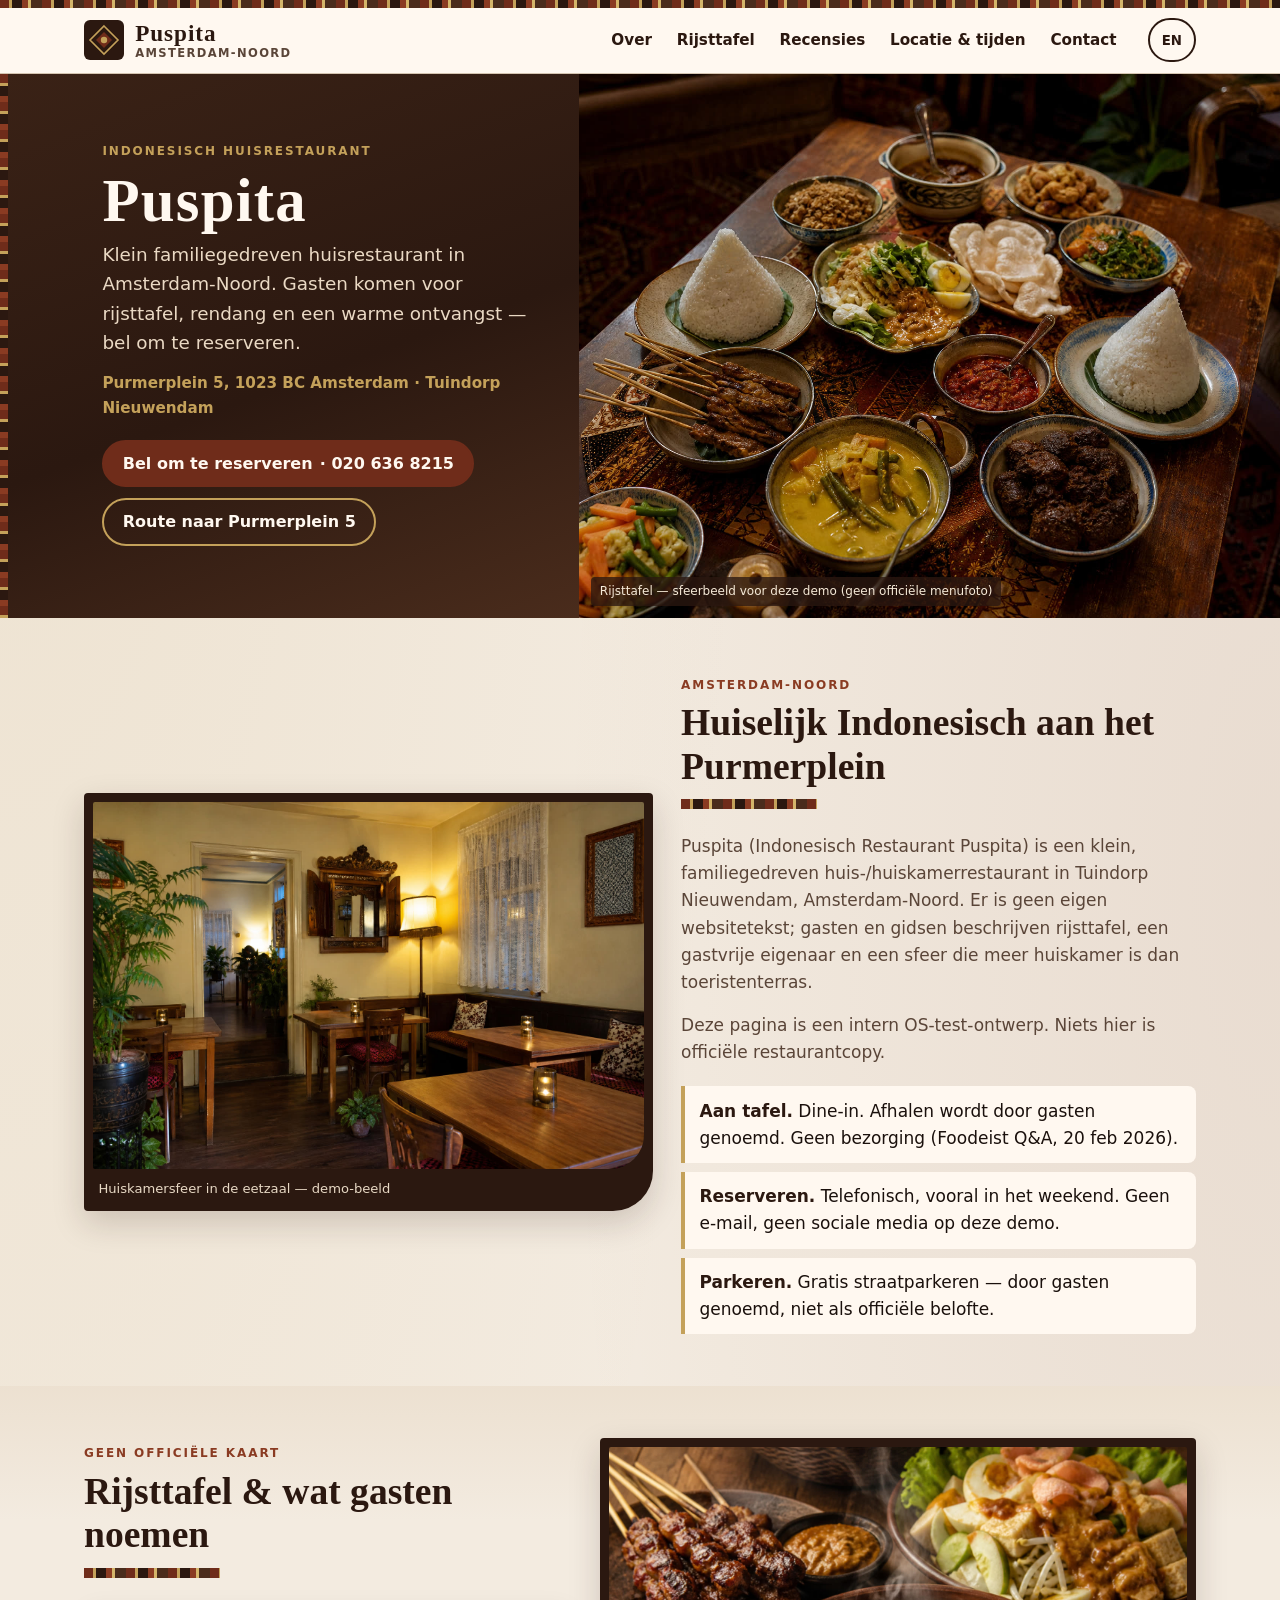
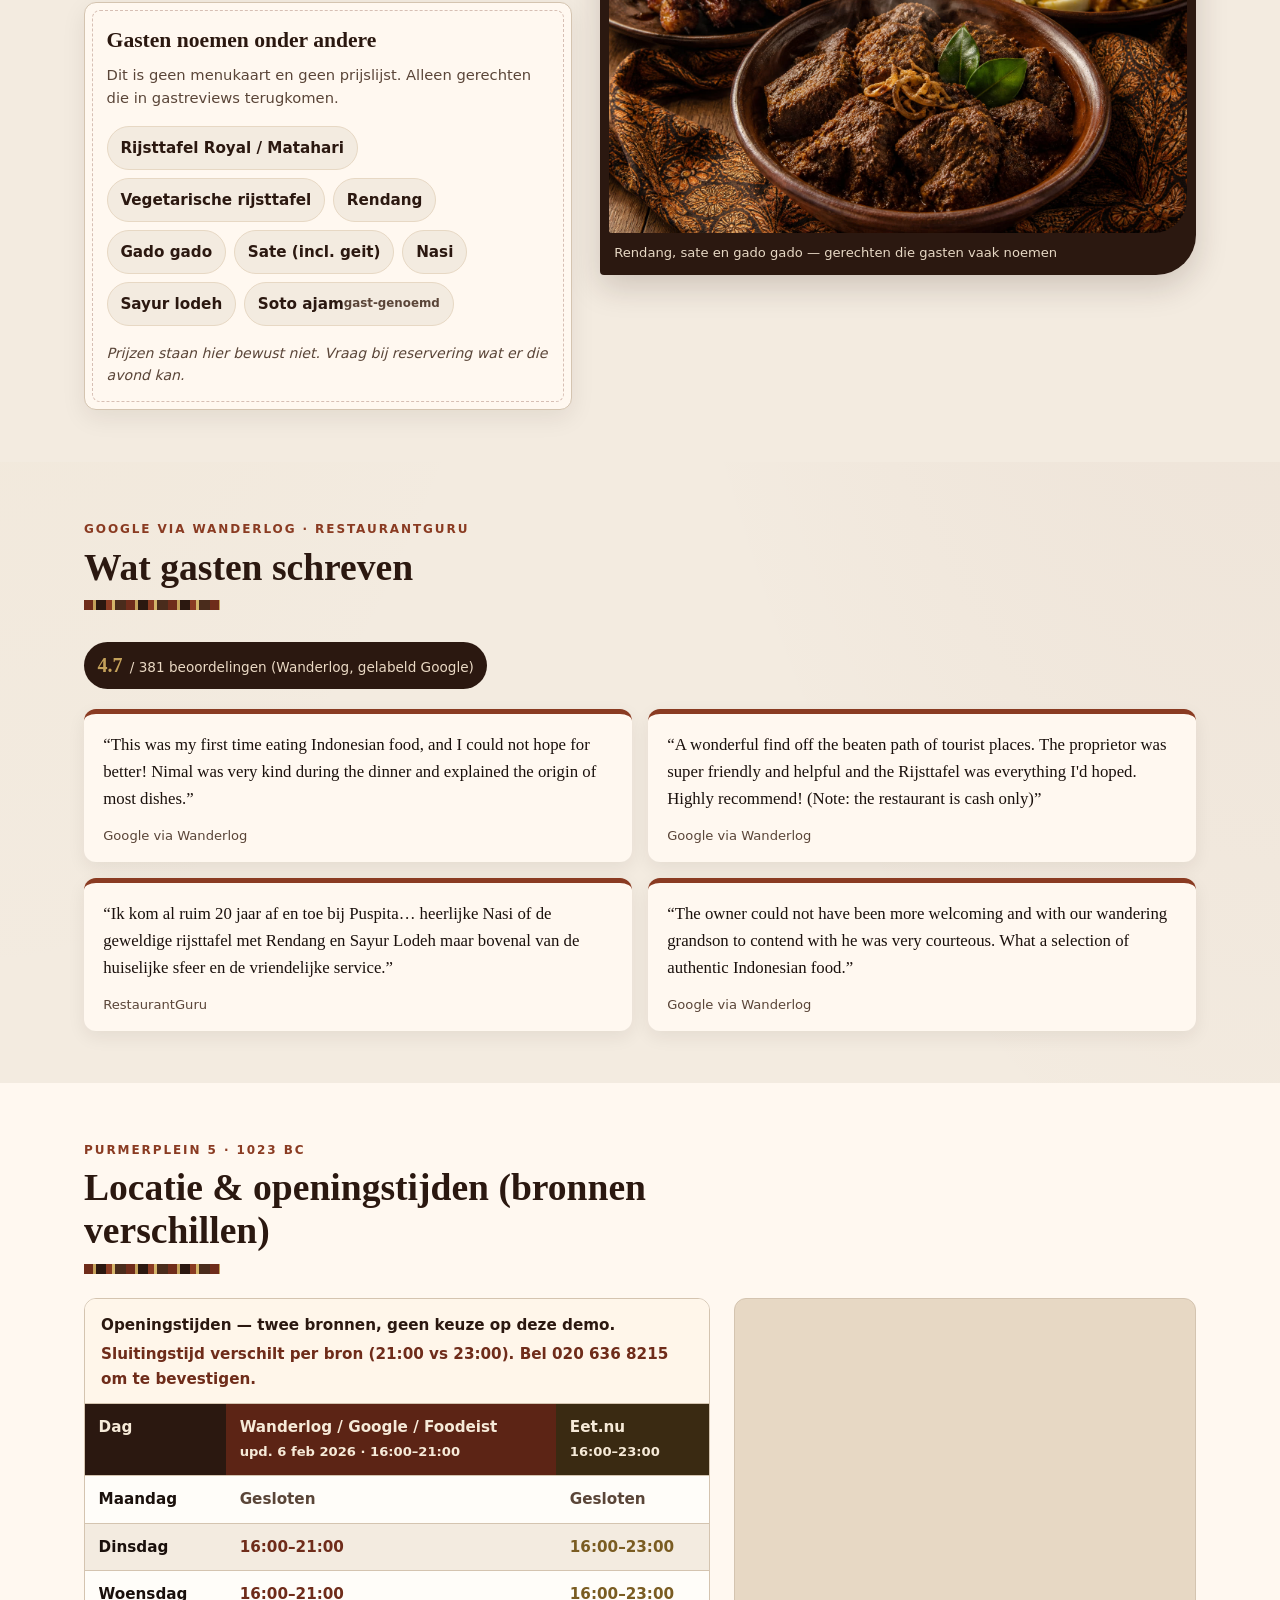
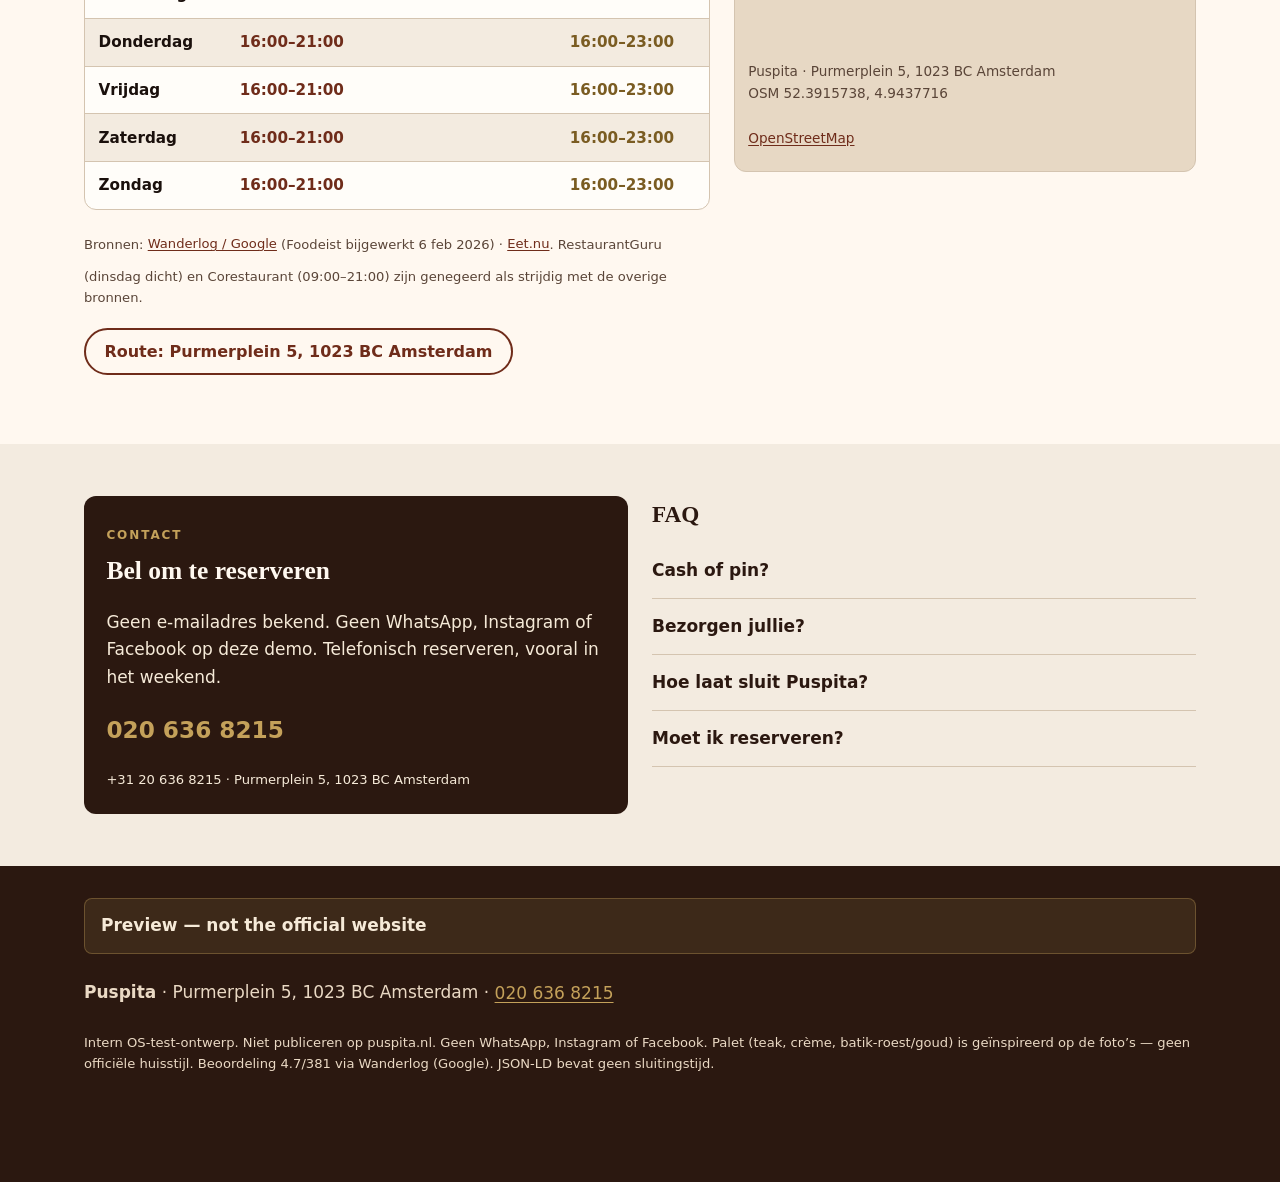
==== commit 6e60e82b: "Remove remaining demo labels from page headers" ====
--- a/puspita/index.html
+++ b/puspita/index.html
@@ -47,7 +47,7 @@
         </svg>
         <span class="wordmark-text">
           <b>Puspita</b>
-          <span>Amsterdam-Noord · Demo</span>
+          <span>Amsterdam-Noord</span>
         </span>
       </a>
       <nav aria-label="Hoofdnavigatie">
@@ -65,7 +65,7 @@
   <main id="main">
     <section class="hero" aria-labelledby="hero-title">
       <div class="hero-copy">
-        <p class="kicker" style="color:#c4a15a">Demo · Indonesisch huisrestaurant</p>
+        <p class="kicker" style="color:#c4a15a">Indonesisch huisrestaurant</p>
         <h1 id="hero-title">Puspita</h1>
         <p class="lede" data-lang="nl">Klein familiegedreven huisrestaurant in Amsterdam-Noord. Gasten komen voor rijsttafel, rendang en een warme ontvangst — bel om te reserveren.</p>
         <p class="lede" data-lang="en" hidden>A small family-run living-room restaurant in Amsterdam-Noord. Guests come for rijsttafel, rendang and a warm welcome — call to reserve.</p>
